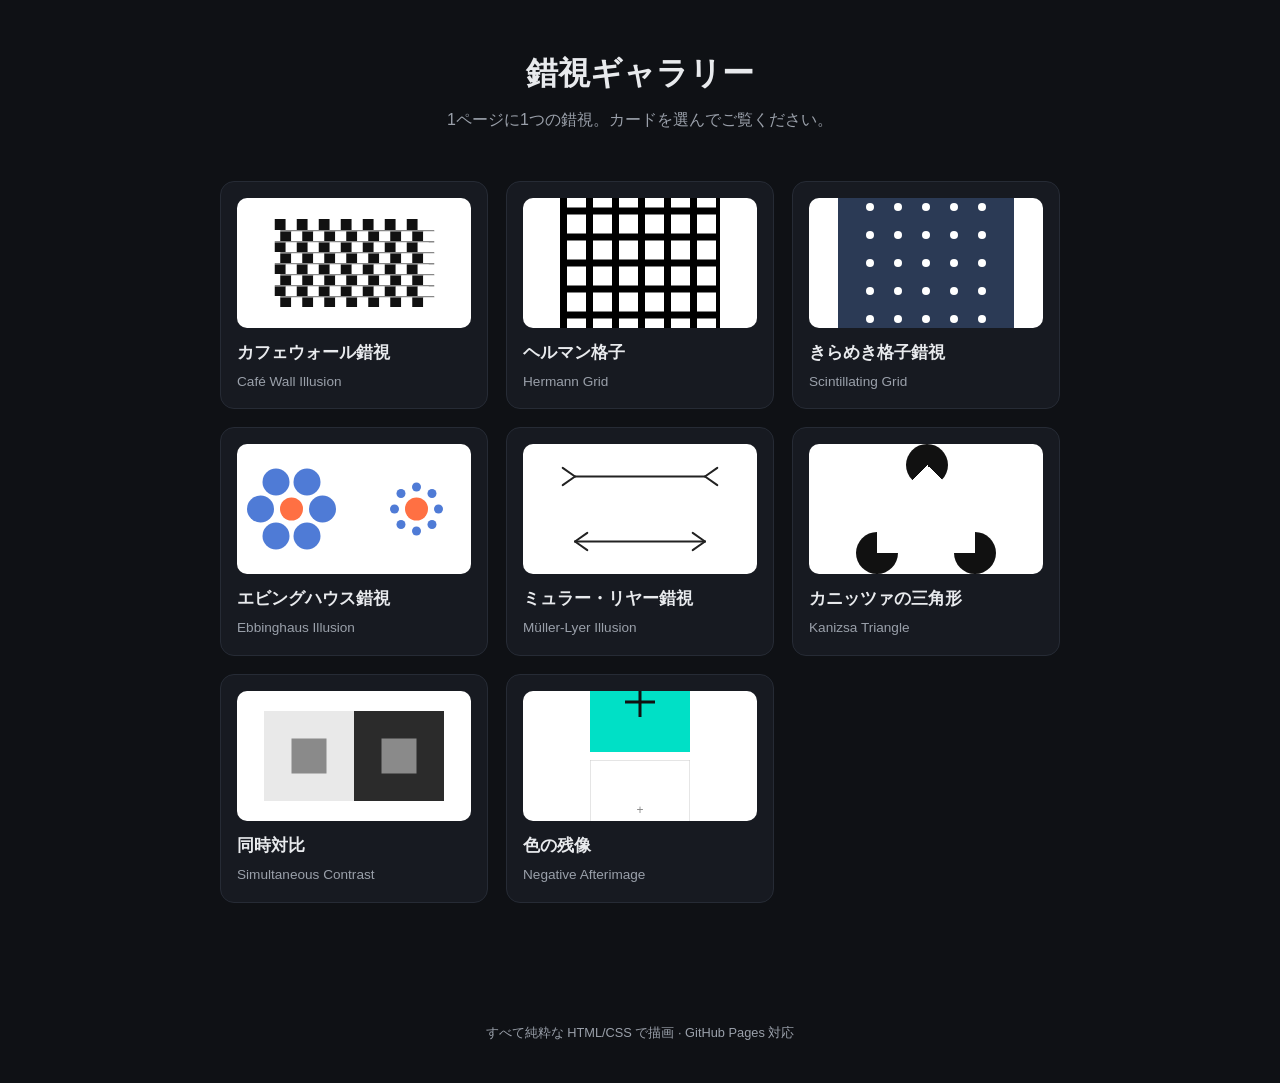
==== index.html @ 742494d9 "錯視ギャラリー（純CSSの錯視8種・GitHub Pages対応） Co-Authored-By: Claude Opus 4.8 <noreply@anthropic.com>" ====
<!DOCTYPE html>
<html lang="ja">
<head>
  <meta charset="UTF-8" />
  <meta name="viewport" content="width=device-width, initial-scale=1.0" />
  <title>錯視ギャラリー</title>
  <meta name="description" content="1ページに1つの錯視を表示する、純粋なCSSで描いた錯視コレクション。" />
  <link rel="stylesheet" href="assets/style.css" />
</head>
<body>
  <header class="site">
    <h1>錯視ギャラリー</h1>
    <p>1ページに1つの錯視。カードを選んでご覧ください。</p>
  </header>

  <main class="wrap">
    <div class="grid" id="grid"></div>
  </main>

  <footer class="site">
    すべて純粋な HTML/CSS で描画 · GitHub Pages 対応
  </footer>

  <script src="assets/illusions.js"></script>
  <script>
    const grid = document.getElementById("grid");
    grid.innerHTML = window.ILLUSIONS.map((it) => `
      <a class="card" href="illusion.html?id=${it.id}">
        <div class="thumb">${it.art()}</div>
        <h3>${it.title}</h3>
        <p>${it.sub}</p>
      </a>`).join("");
  </script>
</body>
</html>
---- assets/style.css ----
:root {
  --bg: #0f1115;
  --panel: #171a21;
  --fg: #e8eaed;
  --muted: #9aa0aa;
  --accent: #6ea8fe;
  --border: #262b35;
}

* { box-sizing: border-box; }

html, body {
  margin: 0;
  padding: 0;
  background: var(--bg);
  color: var(--fg);
  font-family: -apple-system, BlinkMacSystemFont, "Hiragino Sans", "Noto Sans JP", sans-serif;
  line-height: 1.6;
}

a { color: var(--accent); text-decoration: none; }
a:hover { text-decoration: underline; }

.wrap {
  max-width: 880px;
  margin: 0 auto;
  padding: 24px 20px 80px;
}

header.site {
  text-align: center;
  padding: 48px 20px 24px;
}
header.site h1 { margin: 0 0 8px; font-size: 2rem; }
header.site p { margin: 0; color: var(--muted); }

/* ---- gallery grid ---- */
.grid {
  display: grid;
  grid-template-columns: repeat(auto-fill, minmax(220px, 1fr));
  gap: 18px;
}
.card {
  display: block;
  background: var(--panel);
  border: 1px solid var(--border);
  border-radius: 14px;
  padding: 16px;
  color: var(--fg);
  transition: transform .12s ease, border-color .12s ease;
}
.card:hover {
  transform: translateY(-3px);
  border-color: var(--accent);
  text-decoration: none;
}
.card .thumb {
  height: 130px;
  border-radius: 10px;
  overflow: hidden;
  display: flex;
  align-items: center;
  justify-content: center;
  background: #fff;
  margin-bottom: 12px;
}
.card .thumb > * { transform: scale(.5); flex: none; }
.card h3 { margin: 0 0 4px; font-size: 1.05rem; }
.card p { margin: 0; font-size: .85rem; color: var(--muted); }

/* ---- single illusion page ---- */
.nav-top {
  display: flex;
  justify-content: space-between;
  align-items: center;
  margin-bottom: 28px;
  font-size: .9rem;
}
.illusion-title { margin: 0 0 6px; font-size: 1.6rem; }
.illusion-sub { margin: 0 0 28px; color: var(--muted); }

.stage {
  background: #fff;
  border-radius: 16px;
  padding: 32px;
  display: flex;
  align-items: center;
  justify-content: center;
  min-height: 360px;
  overflow: hidden;
}

.explain {
  margin-top: 28px;
  background: var(--panel);
  border: 1px solid var(--border);
  border-radius: 14px;
  padding: 20px 22px;
}
.explain h2 { margin: 0 0 8px; font-size: 1.1rem; }
.explain p { margin: 0; color: #cfd3da; }

.pager {
  display: flex;
  justify-content: space-between;
  gap: 12px;
  margin-top: 36px;
}
.pager a {
  flex: 1;
  background: var(--panel);
  border: 1px solid var(--border);
  border-radius: 10px;
  padding: 12px 16px;
}
.pager a.next { text-align: right; }
.pager span.small { display: block; font-size: .75rem; color: var(--muted); }

footer.site {
  text-align: center;
  color: var(--muted);
  font-size: .8rem;
  padding: 40px 20px;
}

/* =========================================================
   ILLUSION ARTWORK (pure CSS)
   ========================================================= */

/* Café wall */
.cafe-wall { --t: 22px; }
.cafe-wall .row {
  display: flex;
  height: var(--t);
}
.cafe-wall .row + .row { border-top: 3px solid #888; }
.cafe-wall .cell { width: var(--t); height: 100%; }
.cafe-wall .cell.b { background: #111; }
.cafe-wall .cell.w { background: #fff; }
.cafe-wall .row.shift { margin-left: calc(var(--t) / 2); }

/* Hermann grid */
.hermann {
  display: grid;
  grid-template-columns: repeat(6, 1fr);
  gap: 14px;
  background: #000;
  padding: 14px;
  width: 320px;
}
.hermann div { width: 38px; height: 38px; background: #fff; }

/* Ebbinghaus */
.ebbinghaus { display: flex; gap: 90px; align-items: center; }
.ebbinghaus .group { position: relative; width: 160px; height: 160px; }
.ebbinghaus .center {
  position: absolute; top: 50%; left: 50%;
  width: 46px; height: 46px; margin: -23px;
  background: #ff7043; border-radius: 50%;
}
.ebbinghaus .sat { position: absolute; border-radius: 50%; background: #4f7bd6; }
.ebbinghaus .big .sat { width: 54px; height: 54px; }
.ebbinghaus .small .sat { width: 18px; height: 18px; }

/* Müller-Lyer */
.muller { display: flex; flex-direction: column; gap: 70px; }
.muller .line { position: relative; width: 260px; height: 4px; background: #222; }
/* 4本のフィン（端ごとに上下1本ずつ） */
.muller .fin {
  position: absolute; width: 40px; height: 4px; background: #222; top: 0;
}
.muller .l-top { left: 0; transform-origin: left center; }
.muller .l-bot { left: 0; transform-origin: left center; }
.muller .r-top { right: 0; transform-origin: right center; }
.muller .r-bot { right: 0; transform-origin: right center; }
/* 外向き（>——<）→ 短く見える */
.muller .out .l-top { transform: rotate(-35deg); }
.muller .out .l-bot { transform: rotate(35deg); }
.muller .out .r-top { transform: rotate(35deg); }
.muller .out .r-bot { transform: rotate(-35deg); }
/* 内向き（<——>）→ 長く見える */
.muller .in .l-top { transform: rotate(35deg); }
.muller .in .l-bot { transform: rotate(-35deg); }
.muller .in .r-top { transform: rotate(-35deg); }
.muller .in .r-bot { transform: rotate(35deg); }

/* Kanizsa triangle — パックマンは conic-gradient で表現 */
.kanizsa { position: relative; width: 280px; height: 260px; }
.kanizsa .pac {
  position: absolute; width: 84px; height: 84px; border-radius: 50%;
}
/* 上の円：口は下（中心）向き */
.kanizsa .p1 { top: 0; left: 100px;
  background: conic-gradient(from 225deg, #111 0 270deg, transparent 270deg 360deg); }
/* 左下の円：口は右上向き */
.kanizsa .p2 { bottom: 0; left: 0;
  background: conic-gradient(from 90deg, #111 0 270deg, transparent 270deg 360deg); }
/* 右下の円：口は左上向き */
.kanizsa .p3 { bottom: 0; right: 0;
  background: conic-gradient(from 0deg, #111 0 270deg, transparent 270deg 360deg); }

/* Simultaneous contrast */
.contrast { display: flex; width: 360px; height: 180px; }
.contrast .half { flex: 1; display: flex; align-items: center; justify-content: center; }
.contrast .light { background: #e9e9e9; }
.contrast .dark { background: #2b2b2b; }
.contrast .chip { width: 70px; height: 70px; background: #8a8a8a; }

/* Scintillating grid */
.scint {
  display: grid;
  grid-template-columns: repeat(6, 40px);
  grid-template-rows: repeat(6, 40px);
  gap: 16px;
  background: #2b3a55;
  padding: 16px;
  position: relative;
}
.scint .bar-h, .scint .bar-v { background: #2b3a55; }
.scint .dot {
  position: absolute; width: 16px; height: 16px; border-radius: 50%;
  background: #fff; transform: translate(-50%, -50%);
}

/* Color afterimage */
.afterimage { text-align: center; }
.afterimage .target {
  width: 200px; height: 200px; margin: 0 auto;
  background: #00e0c6; position: relative;
}
.afterimage .target::after {
  content: ""; position: absolute; top: 50%; left: 50%;
  width: 6px; height: 60px; background: #111; transform: translate(-50%, -50%);
}
.afterimage .target::before {
  content: ""; position: absolute; top: 50%; left: 50%;
  width: 60px; height: 6px; background: #111; transform: translate(-50%, -50%);
}
.afterimage .blank { width: 200px; height: 200px; margin: 16px auto 0; background: #fff; border: 1px solid #ccc; position: relative; }
.afterimage .blank::after { content: "+"; position: absolute; top: 50%; left: 50%; transform: translate(-50%,-50%); color:#888; font-size: 24px;}

@media (max-width: 480px) {
  .ebbinghaus { gap: 40px; }
  .contrast { width: 300px; }
}
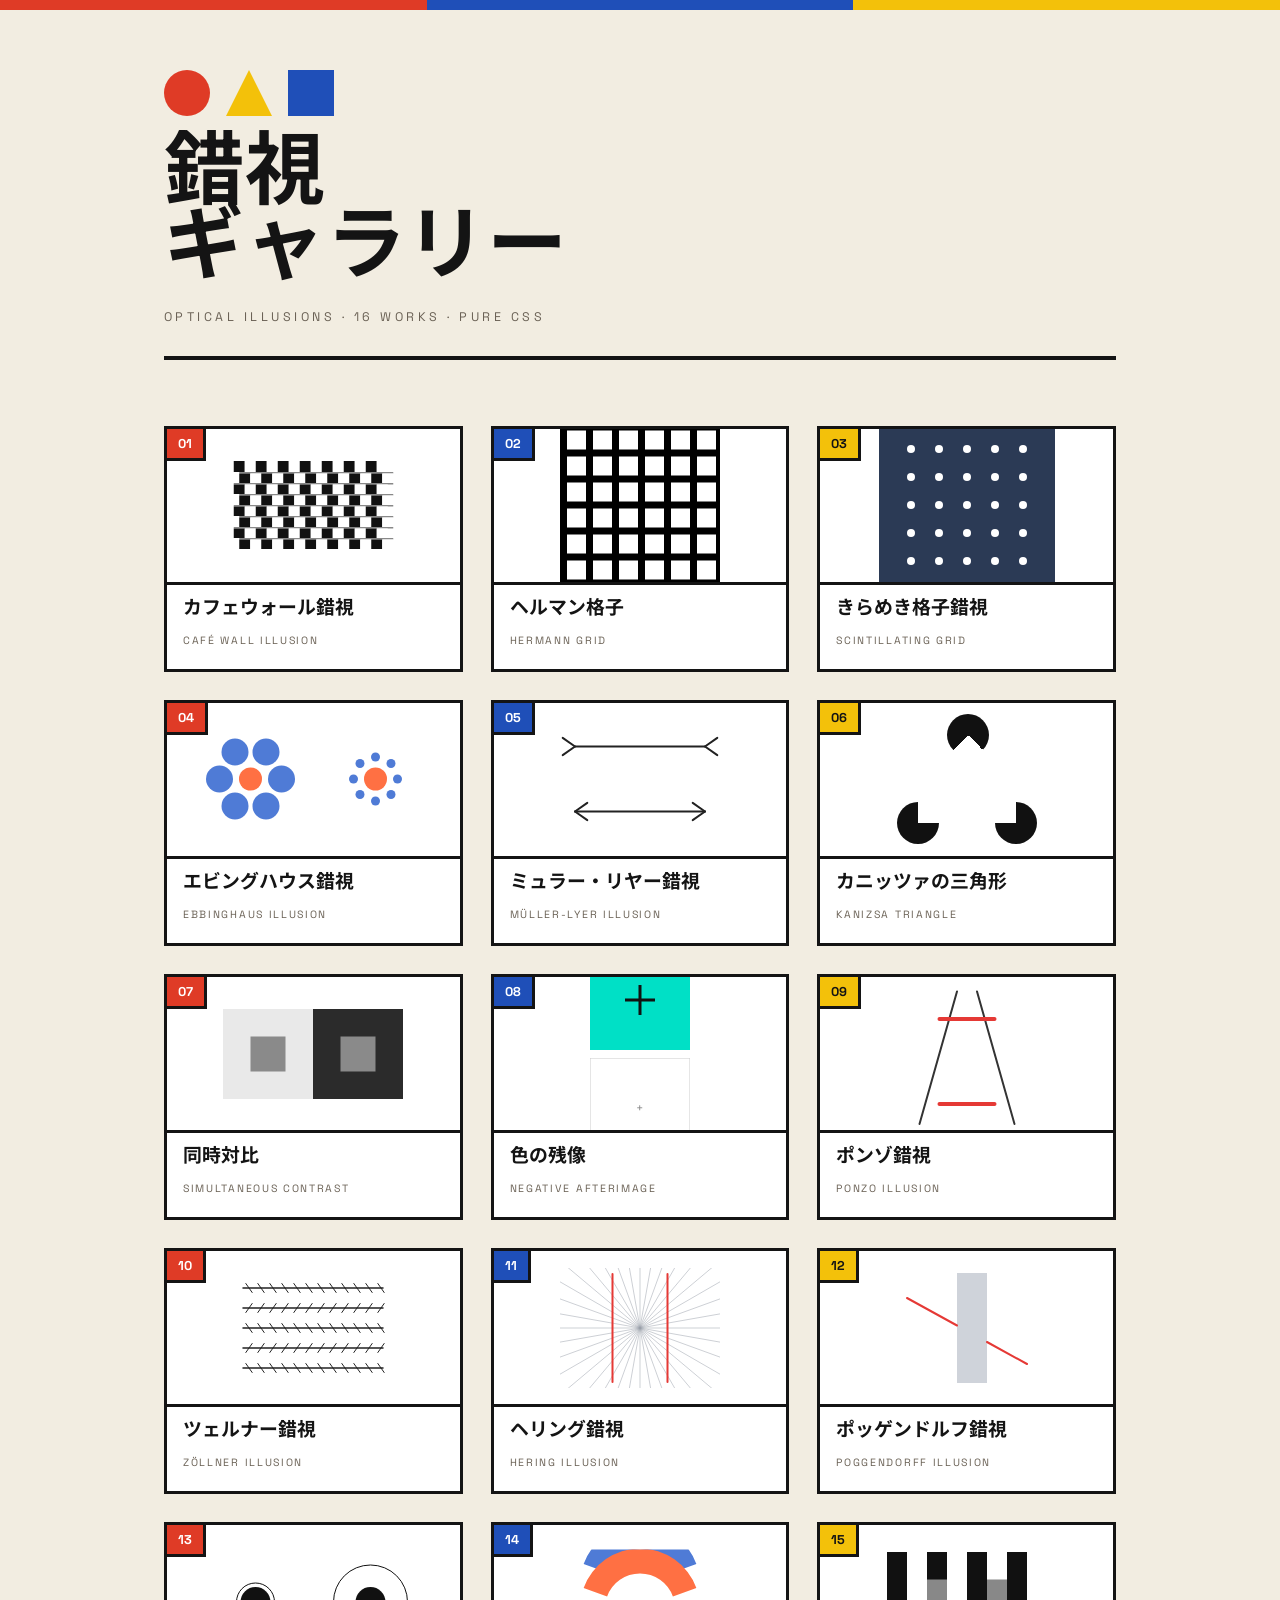
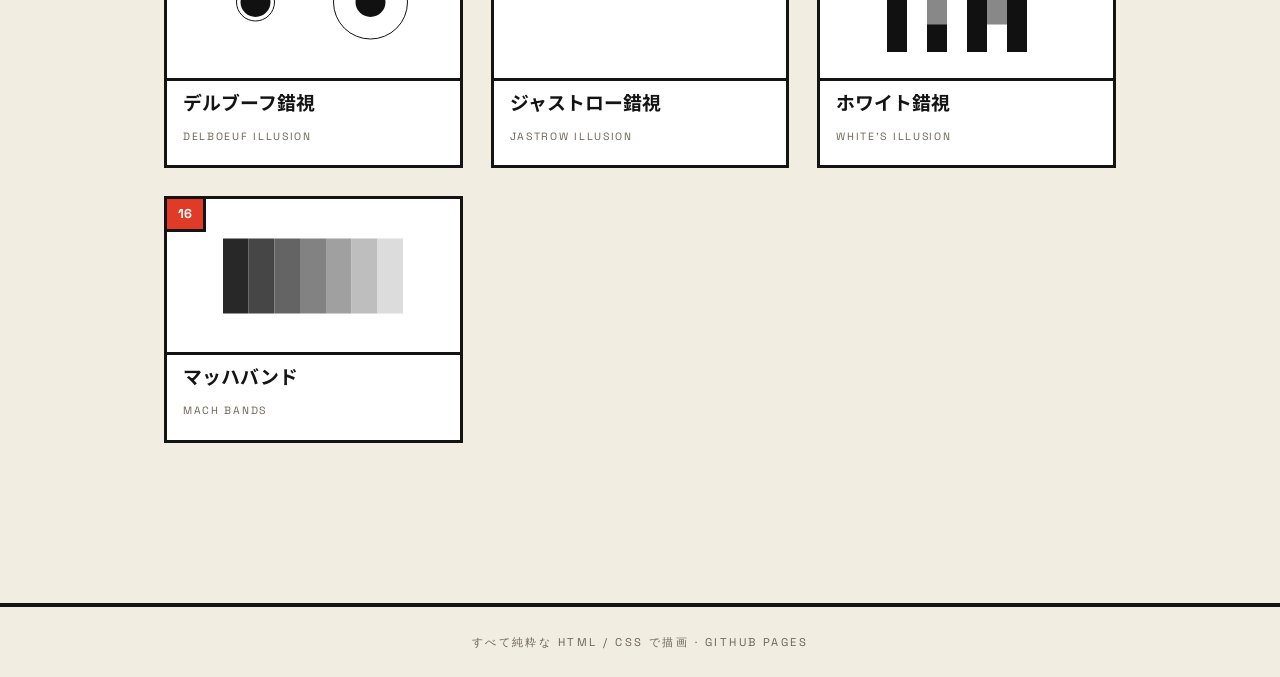
==== commit 509f42fa: "デザイン刷新：バウハウス風（三原色＋黒・幾何学形態・ハードエッジ・幾何学書体） Co-Authored-By: Claude Opus 4.8 <noreply@anthropic.com>" ====
--- a/index.html
+++ b/index.html
@@ -9,8 +9,13 @@
 </head>
 <body>
   <header class="site">
-    <h1>錯視ギャラリー</h1>
-    <p>1ページに1つの錯視。カードを選んでご覧ください。</p>
+    <div class="shapes" aria-hidden="true">
+      <span class="s-circle"></span>
+      <span class="s-tri"></span>
+      <span class="s-square"></span>
+    </div>
+    <h1>錯視<br />ギャラリー</h1>
+    <p class="lead" id="lead">Optical Illusions · Pure CSS</p>
   </header>
 
   <main class="wrap">
@@ -18,18 +23,34 @@
   </main>
 
   <footer class="site">
-    すべて純粋な HTML/CSS で描画 · GitHub Pages 対応
+    すべて純粋な HTML / CSS で描画 · GitHub Pages
   </footer>
 
   <script src="assets/illusions.js"></script>
   <script>
+    // バウハウスの三原色を循環させる差し色（[背景色, 文字色]）
+    const PAL = [
+      ["var(--red)", "#fff"],
+      ["var(--blue)", "#fff"],
+      ["var(--yellow)", "#141414"],
+    ];
     const grid = document.getElementById("grid");
-    grid.innerHTML = window.ILLUSIONS.map((it) => `
-      <a class="card" href="illusion.html?id=${it.id}">
-        <div class="thumb">${it.art()}</div>
-        <h3>${it.title}</h3>
-        <p>${it.sub}</p>
-      </a>`).join("");
+    grid.innerHTML = window.ILLUSIONS.map((it, i) => {
+      const [c, on] = PAL[i % PAL.length];
+      const num = String(i + 1).padStart(2, "0");
+      return `
+        <a class="card" style="--c:${c};--on:${on}" href="illusion.html?id=${it.id}">
+          <span class="num">${num}</span>
+          <div class="thumb">${it.art()}</div>
+          <div class="meta">
+            <h3>${it.title}</h3>
+            <span class="sub">${it.sub}</span>
+          </div>
+        </a>`;
+    }).join("");
+
+    document.getElementById("lead").textContent =
+      `Optical Illusions · ${window.ILLUSIONS.length} Works · Pure CSS`;
   </script>
 </body>
 </html>
--- a/assets/style.css
+++ b/assets/style.css
@@ -1,10 +1,21 @@
+/* =========================================================
+   BAUHAUS THEME
+   三原色 + 黒 / 幾何学形態 / ハードエッジ / 大胆な書体
+   ========================================================= */
+@import url('https://fonts.googleapis.com/css2?family=Josefin+Sans:wght@400;600;700&family=Space+Grotesk:wght@400;500;700&family=Noto+Sans+JP:wght@500;700;900&display=swap');
+
 :root {
-  --bg: #0f1115;
-  --panel: #171a21;
-  --fg: #e8eaed;
-  --muted: #9aa0aa;
-  --accent: #6ea8fe;
-  --border: #262b35;
+  --paper: #f2ede1;
+  --ink: #141414;
+  --red: #df3b26;
+  --blue: #1f4fb8;
+  --yellow: #f3c10a;
+  --muted: #6b6256;
+  /* ページごとの差し色（JS でインライン上書き）。既定は赤 */
+  --c: var(--red);
+  --on: #fff;
+  --display: "Josefin Sans", "Noto Sans JP", sans-serif;
+  --mono: "Space Grotesk", ui-monospace, monospace;
 }
 
 * { box-sizing: border-box; }
@@ -12,115 +23,194 @@
 html, body {
   margin: 0;
   padding: 0;
-  background: var(--bg);
-  color: var(--fg);
-  font-family: -apple-system, BlinkMacSystemFont, "Hiragino Sans", "Noto Sans JP", sans-serif;
-  line-height: 1.6;
-}
-
-a { color: var(--accent); text-decoration: none; }
-a:hover { text-decoration: underline; }
+  background: var(--paper);
+  color: var(--ink);
+  font-family: "Space Grotesk", "Noto Sans JP", sans-serif;
+  line-height: 1.65;
+  -webkit-font-smoothing: antialiased;
+}
+body { padding-top: 10px; }
+/* 上端のバウハウス・カラーバンド */
+body::before {
+  content: "";
+  position: fixed; top: 0; left: 0; right: 0; height: 10px; z-index: 100;
+  background: linear-gradient(90deg,
+    var(--red) 0 33.333%, var(--blue) 0 66.666%, var(--yellow) 0);
+}
+
+a { color: var(--ink); text-decoration: none; }
 
 .wrap {
-  max-width: 880px;
+  max-width: 1000px;
   margin: 0 auto;
-  padding: 24px 20px 80px;
-}
-
+  padding: 0 24px 90px;
+}
+
+/* ---- ヘッダー（ギャラリー） ---- */
 header.site {
-  text-align: center;
-  padding: 48px 20px 24px;
-}
-header.site h1 { margin: 0 0 8px; font-size: 2rem; }
-header.site p { margin: 0; color: var(--muted); }
-
-/* ---- gallery grid ---- */
+  position: relative;
+  max-width: 1000px;
+  margin: 0 auto;
+  padding: 60px 24px 30px;
+}
+header.site .shapes { display: flex; align-items: flex-end; gap: 16px; margin-bottom: 26px; }
+.s-circle { width: 46px; height: 46px; border-radius: 50%; background: var(--red); }
+.s-square { width: 46px; height: 46px; background: var(--blue); }
+.s-tri {
+  width: 0; height: 0;
+  border-left: 23px solid transparent; border-right: 23px solid transparent;
+  border-bottom: 46px solid var(--yellow);
+}
+header.site h1 {
+  margin: 0;
+  font-family: var(--display);
+  font-weight: 700;
+  font-size: clamp(2.6rem, 9vw, 5rem);
+  line-height: .92;
+  letter-spacing: .01em;
+}
+header.site .lead {
+  margin: 18px 0 0;
+  font-family: var(--mono);
+  text-transform: uppercase;
+  letter-spacing: .28em;
+  font-size: .78rem;
+  color: var(--muted);
+}
+header.site::after {
+  content: ""; display: block; height: 4px; background: var(--ink); margin-top: 28px;
+}
+
+/* ---- ギャラリーのグリッド ---- */
 .grid {
   display: grid;
-  grid-template-columns: repeat(auto-fill, minmax(220px, 1fr));
-  gap: 18px;
+  grid-template-columns: repeat(auto-fill, minmax(250px, 1fr));
+  gap: 28px;
+  padding-top: 36px;
 }
 .card {
   display: block;
-  background: var(--panel);
-  border: 1px solid var(--border);
-  border-radius: 14px;
-  padding: 16px;
-  color: var(--fg);
-  transition: transform .12s ease, border-color .12s ease;
+  position: relative;
+  background: #fff;
+  border: 3px solid var(--ink);
+  color: var(--ink);
+  transition: transform .14s ease, box-shadow .14s ease;
 }
 .card:hover {
-  transform: translateY(-3px);
-  border-color: var(--accent);
-  text-decoration: none;
+  transform: translate(-5px, -5px);
+  box-shadow: 9px 9px 0 var(--c);
+}
+.card .num {
+  position: absolute; top: 0; left: 0; z-index: 2;
+  background: var(--c); color: var(--on);
+  font-family: var(--mono); font-weight: 700; font-size: .8rem;
+  padding: 4px 11px;
+  border-right: 3px solid var(--ink); border-bottom: 3px solid var(--ink);
 }
 .card .thumb {
-  height: 130px;
-  border-radius: 10px;
+  height: 156px;
   overflow: hidden;
   display: flex;
   align-items: center;
   justify-content: center;
   background: #fff;
-  margin-bottom: 12px;
+  border-bottom: 3px solid var(--ink);
 }
 .card .thumb > * { transform: scale(.5); flex: none; }
-.card h3 { margin: 0 0 4px; font-size: 1.05rem; }
-.card p { margin: 0; font-size: .85rem; color: var(--muted); }
-
-/* ---- single illusion page ---- */
+.card .meta { padding: 15px 16px 17px; }
+.card h3 {
+  margin: 0 0 5px;
+  font-family: var(--display); font-weight: 700; font-size: 1.18rem; line-height: 1.1;
+}
+.card .sub {
+  font-family: var(--mono); text-transform: uppercase; letter-spacing: .16em;
+  font-size: .66rem; color: var(--muted);
+}
+
+/* ---- 個別ページ ---- */
 .nav-top {
   display: flex;
   justify-content: space-between;
   align-items: center;
-  margin-bottom: 28px;
-  font-size: .9rem;
-}
-.illusion-title { margin: 0 0 6px; font-size: 1.6rem; }
-.illusion-sub { margin: 0 0 28px; color: var(--muted); }
+  padding: 30px 0 34px;
+  font-family: var(--mono);
+  text-transform: uppercase;
+  letter-spacing: .2em;
+  font-size: .74rem;
+}
+.nav-top a { font-weight: 700; }
+.nav-top a:hover { color: var(--c); }
+.nav-top #counter { color: var(--muted); }
+
+.illusion-title {
+  margin: 0;
+  display: flex; align-items: center; gap: .45em;
+  font-family: var(--display); font-weight: 700;
+  font-size: clamp(2rem, 6vw, 3.2rem); line-height: 1;
+}
+.illusion-title::before {
+  content: ""; flex: none; width: .62em; height: .62em; background: var(--c);
+}
+.illusion-sub {
+  margin: 14px 0 30px;
+  font-family: var(--mono); text-transform: uppercase; letter-spacing: .26em;
+  font-size: .82rem; color: var(--muted);
+}
 
 .stage {
   background: #fff;
-  border-radius: 16px;
-  padding: 32px;
+  border: 3px solid var(--ink);
+  box-shadow: 11px 11px 0 var(--c);
+  padding: 36px;
   display: flex;
   align-items: center;
   justify-content: center;
-  min-height: 360px;
+  min-height: 380px;
   overflow: hidden;
 }
 
 .explain {
-  margin-top: 28px;
-  background: var(--panel);
-  border: 1px solid var(--border);
-  border-radius: 14px;
-  padding: 20px 22px;
-}
-.explain h2 { margin: 0 0 8px; font-size: 1.1rem; }
-.explain p { margin: 0; color: #cfd3da; }
+  margin-top: 42px;
+  border: 3px solid var(--ink);
+  background: #fff;
+}
+.explain h2 {
+  margin: 0;
+  background: var(--c); color: var(--on);
+  font-family: var(--mono); text-transform: uppercase; letter-spacing: .22em;
+  font-size: .74rem; font-weight: 700;
+  padding: 9px 16px;
+}
+.explain p { margin: 0; padding: 19px 20px; color: #2a2a2a; }
 
 .pager {
-  display: flex;
-  justify-content: space-between;
-  gap: 12px;
+  display: grid;
+  grid-template-columns: 1fr 1fr;
+  gap: 18px;
   margin-top: 36px;
 }
 .pager a {
-  flex: 1;
-  background: var(--panel);
-  border: 1px solid var(--border);
-  border-radius: 10px;
-  padding: 12px 16px;
-}
+  background: #fff;
+  border: 3px solid var(--ink);
+  padding: 16px 18px;
+  font-family: var(--display); font-weight: 700; font-size: 1.05rem; line-height: 1.15;
+  transition: transform .12s ease, box-shadow .12s ease;
+}
+.pager a:hover { transform: translate(-4px, -4px); box-shadow: 7px 7px 0 var(--c); }
 .pager a.next { text-align: right; }
-.pager span.small { display: block; font-size: .75rem; color: var(--muted); }
+.pager span.small {
+  display: block; margin-bottom: 6px;
+  font-family: var(--mono); text-transform: uppercase; letter-spacing: .2em;
+  font-size: .64rem; color: var(--muted);
+}
 
 footer.site {
+  border-top: 4px solid var(--ink);
+  margin-top: 70px;
   text-align: center;
-  color: var(--muted);
-  font-size: .8rem;
-  padding: 40px 20px;
+  padding: 26px 20px;
+  font-family: var(--mono); text-transform: uppercase; letter-spacing: .22em;
+  font-size: .7rem; color: var(--muted);
 }
 
 /* =========================================================
@@ -239,7 +329,30 @@
 .afterimage .blank { width: 200px; height: 200px; margin: 16px auto 0; background: #fff; border: 1px solid #ccc; position: relative; }
 .afterimage .blank::after { content: "+"; position: absolute; top: 50%; left: 50%; transform: translate(-50%,-50%); color:#888; font-size: 24px;}
 
+/* Delboeuf */
+.delboeuf { display: flex; gap: 70px; align-items: center; }
+.delboeuf .grp { position: relative; width: 160px; height: 160px; display: flex; align-items: center; justify-content: center; }
+.delboeuf .dot { width: 60px; height: 60px; border-radius: 50%; background: #111; }
+.delboeuf .ring { position: absolute; top: 50%; left: 50%; transform: translate(-50%, -50%); border: 2px solid #111; border-radius: 50%; }
+.delboeuf .near { width: 78px; height: 78px; }
+.delboeuf .far { width: 150px; height: 150px; }
+
+/* White's illusion */
+.white-ill { position: relative; width: 320px; height: 200px; }
+.white-ill .stripes { display: flex; width: 100%; height: 100%; }
+.white-ill .col { flex: 1; }
+.white-ill .col.k { background: #111; }
+.white-ill .col.w { background: #fff; }
+.white-ill .patch { position: absolute; width: 40px; height: 90px; top: 55px; background: #888; }
+.white-ill .on-black { left: 80px; }   /* 黒い縞の上（左右は白）→ 明るく見える */
+.white-ill .on-white { left: 200px; }  /* 白い縞の上（左右は黒）→ 暗く見える */
+
+/* Mach bands */
+.mach { display: flex; width: 360px; height: 150px; }
+.mach > div { flex: 1; }
+
 @media (max-width: 480px) {
   .ebbinghaus { gap: 40px; }
   .contrast { width: 300px; }
-}
+  .delboeuf { gap: 30px; }
+}
